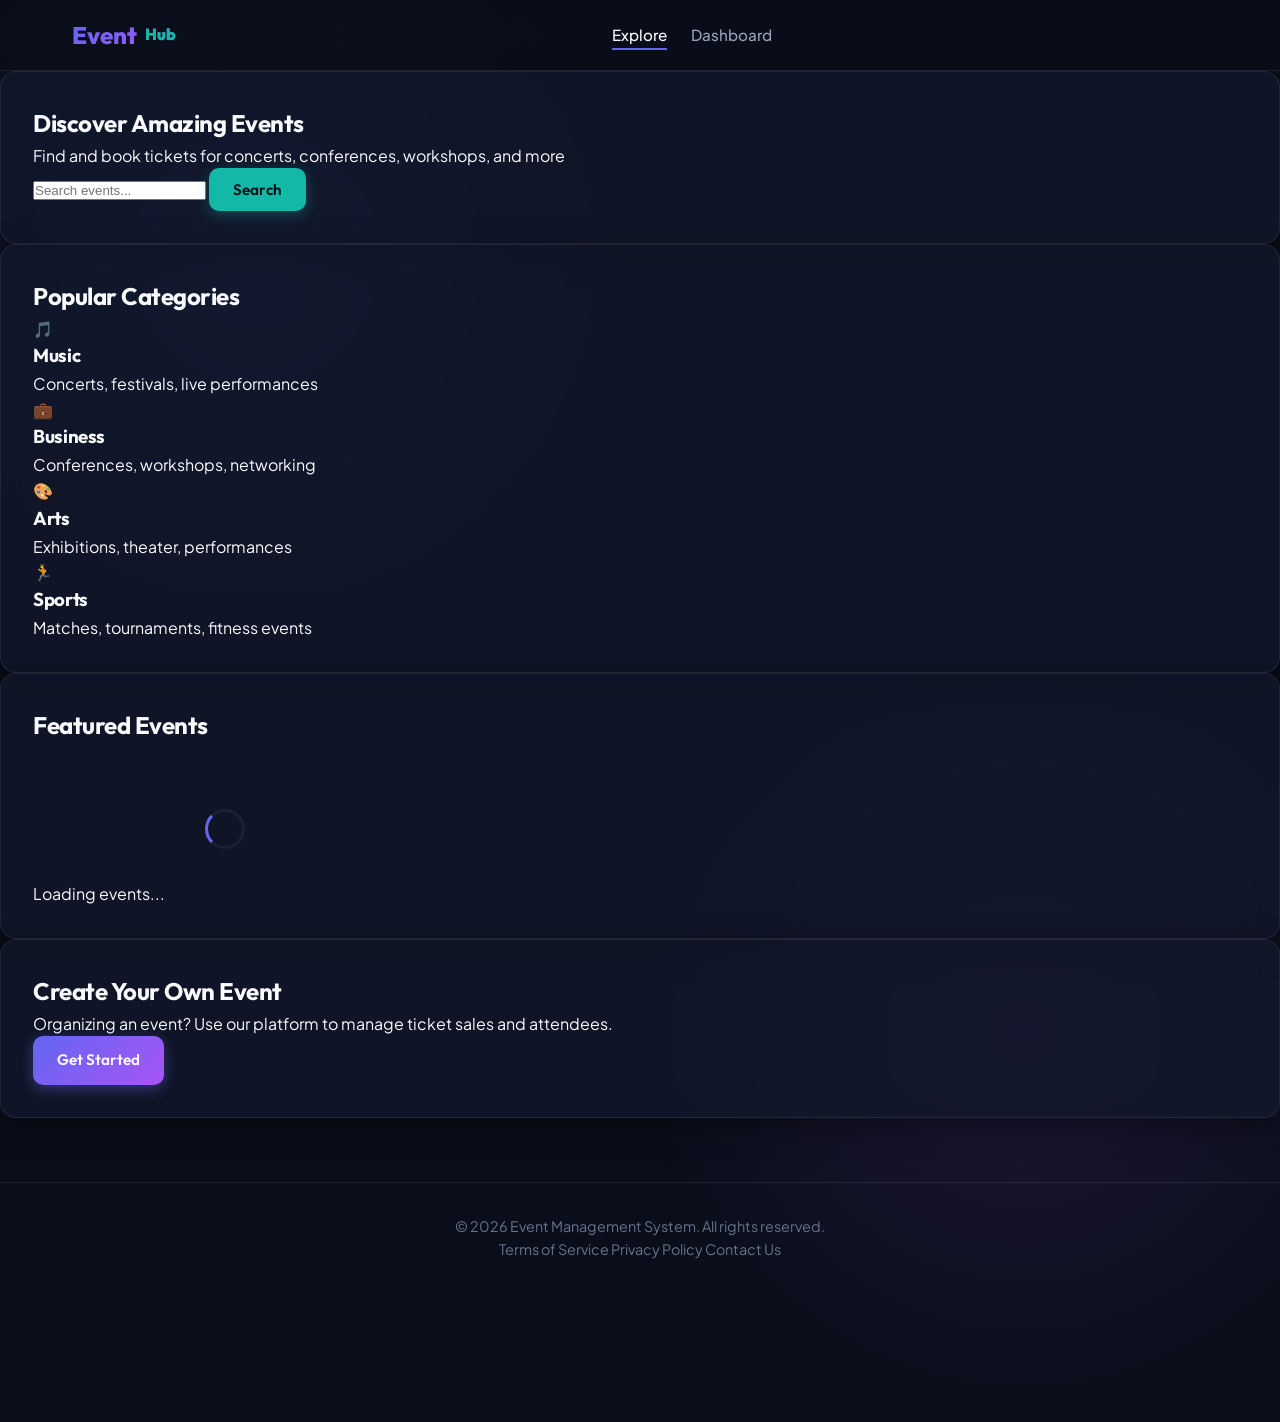
==== src/main/resources/static/index.html @ 227acfbc "Added Source files" ====
<!DOCTYPE html>
<html lang="en">
<head>
    <meta charset="UTF-8">
    <meta name="viewport" content="width=device-width, initial-scale=1.0">
    <title>Event Management System</title>
    <link rel="stylesheet" href="css/style.css">
</head>
<body>
    <!-- Header -->
    <header>
        <div class="navbar">
            <div class="logo">
                <div>Event</div>
                <span>Hub</span>
            </div>
            <ul class="nav-links" id="nav-links">
                <li><a href="index.html" class="active">Explore</a></li>
                <li><a href="dashboard.html">Dashboard</a></li>
            </ul>
            <div class="auth-nav" id="auth-nav-links"></div>
        </div>
    </header>

    <!-- Main Content -->
    <main>
        <!-- Hero Section -->
        <section class="hero">
            <div class="glass-panel">
                <h1>Discover Amazing Events</h1>
                <p class="lead">Find and book tickets for concerts, conferences, workshops, and more</p>
                <div class="search-bar">
                    <input type="text" id="search-input" placeholder="Search events...">
                    <button class="btn btn-accent" id="search-btn">Search</button>
                </div>
            </div>
        </section>

        <!-- Categories -->
        <section class="categories">
            <div class="glass-panel">
                <h2>Popular Categories</h2>
                <div class="categories-grid">
                    <div class="category-card">
                        <div class="category-icon">🎵</div>
                        <h3>Music</h3>
                        <p>Concerts, festivals, live performances</p>
                    </div>
                    <div class="category-card">
                        <div class="category-icon">💼</div>
                        <h3>Business</h3>
                        <p>Conferences, workshops, networking</p>
                    </div>
                    <div class="category-card">
                        <div class="category-icon">🎨</div>
                        <h3>Arts</h3>
                        <p>Exhibitions, theater, performances</p>
                    </div>
                    <div class="category-card">
                        <div class="category-icon">🏃</div>
                        <h3>Sports</h3>
                        <p>Matches, tournaments, fitness events</p>
                    </div>
                </div>
            </div>
        </section>

        <!-- Featured Events -->
        <section class="featured-events">
            <div class="glass-panel">
                <h2>Featured Events</h2>
                <div class="events-grid" id="events-grid">
                    <!-- Events will be populated here by JavaScript -->
                    <div class="loading-spinner">
                        <div class="spinner"></div>
                        <p>Loading events...</p>
                    </div>
                </div>
            </div>
        </section>

        <!-- Call to Action -->
        <section class="cta-section">
            <div class="glass-panel">
                <h2>Create Your Own Event</h2>
                <p>Organizing an event? Use our platform to manage ticket sales and attendees.</p>
                <a href="login.html" class="btn btn-primary">Get Started</a>
            </div>
        </section>
    </main>

    <!-- Footer -->
    <footer>
        <div class="footer-content">
            <p>&copy; 2026 Event Management System. All rights reserved.</p>
            <div class="footer-links">
                <a href="#">Terms of Service</a>
                <a href="#">Privacy Policy</a>
                <a href="#">Contact Us</a>
            </div>
        </div>
    </footer>

    <script src="js/app.js"></script>
    <script src="js/main.js"></script>
</body>
</html>
---- src/main/resources/static/css/style.css ----
/* Import Premium Fonts */
@import url('https://fonts.googleapis.com/css2?family=Outfit:wght@300;400;500;600;700;800&family=Plus+Jakarta+Sans:wght@300;400;500;600;700&display=swap');

/* CSS Variables for Cohesive Theme */
:root {
    --bg-main: #0a0e1a;
    --bg-surface: rgba(18, 24, 43, 0.75);
    --bg-surface-elevated: rgba(30, 41, 69, 0.85);
    --primary: #6366f1;
    --primary-glow: rgba(99, 102, 241, 0.4);
    --secondary: #a855f7;
    --secondary-glow: rgba(168, 85, 247, 0.4);
    --accent: #14b8a6;
    --accent-glow: rgba(20, 184, 166, 0.3);
    --text-primary: #f8fafc;
    --text-secondary: #94a3b8;
    --text-muted: #64748b;
    --border-color: rgba(255, 255, 255, 0.08);
    --border-hover: rgba(255, 255, 255, 0.2);
    --danger: #ef4444;
    --success: #10b981;
    --warning: #f59e0b;
    --radius-lg: 16px;
    --radius-md: 10px;
    --font-heading: 'Outfit', sans-serif;
    --font-body: 'Plus Jakarta Sans', sans-serif;
}

/* Global Reset & Base Styles */
* {
    box-sizing: border-box;
    margin: 0;
    padding: 0;
}

body {
    background-color: var(--bg-main);
    color: var(--text-primary);
    font-family: var(--font-body);
    min-height: 100vh;
    line-height: 1.6;
    overflow-x: hidden;
    position: relative;
}

/* Vibrant Radial Background Glows */
body::before {
    content: '';
    position: absolute;
    top: -10%;
    left: -10%;
    width: 60%;
    height: 60%;
    background: radial-gradient(circle, rgba(99, 102, 241, 0.15) 0%, transparent 70%);
    z-index: -1;
    pointer-events: none;
}

body::after {
    content: '';
    position: absolute;
    bottom: -10%;
    right: -10%;
    width: 60%;
    height: 60%;
    background: radial-gradient(circle, rgba(168, 85, 247, 0.12) 0%, transparent 70%);
    z-index: -1;
    pointer-events: none;
}

/* Typography */
h1, h2, h3, h4, h5, h6 {
    font-family: var(--font-heading);
    font-weight: 700;
    letter-spacing: -0.02em;
}

a {
    color: inherit;
    text-decoration: none;
    transition: all 0.3s ease;
}

/* Header & Navigation Bar */
header {
    background: rgba(10, 14, 26, 0.8);
    backdrop-filter: blur(12px);
    border-bottom: 1px solid var(--border-color);
    position: sticky;
    top: 0;
    z-index: 100;
}

.navbar {
    max-width: 1200px;
    margin: 0 auto;
    padding: 1rem 2rem;
    display: flex;
    justify-content: space-between;
    align-items: center;
}

.logo {
    font-family: var(--font-heading);
    font-size: 1.5rem;
    font-weight: 800;
    background: linear-gradient(135deg, var(--primary) 0%, var(--secondary) 100%);
    -webkit-background-clip: text;
    -webkit-text-fill-color: transparent;
    display: flex;
    align-items: center;
    gap: 0.5rem;
}

.logo span {
    font-size: 1rem;
    color: var(--accent);
    -webkit-text-fill-color: var(--accent);
}

.nav-links {
    display: flex;
    gap: 1.5rem;
    align-items: center;
    list-style: none;
}

.nav-links a {
    font-size: 0.95rem;
    color: var(--text-secondary);
    font-weight: 500;
}

.nav-links a:hover {
    color: var(--text-primary);
}

.nav-links .active {
    color: var(--text-primary);
    border-bottom: 2px solid var(--primary);
    padding-bottom: 0.2rem;
}

/* Glassmorphism Containers */
.glass-panel {
    background: var(--bg-surface);
    backdrop-filter: blur(12px);
    -webkit-backdrop-filter: blur(12px);
    border: 1px solid var(--border-color);
    border-radius: var(--radius-lg);
    padding: 2rem;
    box-shadow: 0 8px 32px 0 rgba(0, 0, 0, 0.4);
    transition: transform 0.3s ease, border-color 0.3s ease, box-shadow 0.3s ease;
}

.glass-panel:hover {
    border-color: var(--border-hover);
    box-shadow: 0 12px 40px 0 rgba(99, 102, 241, 0.1);
}

/* Button UI Components */
.btn {
    display: inline-flex;
    align-items: center;
    justify-content: center;
    padding: 0.75rem 1.5rem;
    font-size: 0.95rem;
    font-weight: 600;
    border-radius: var(--radius-md);
    cursor: pointer;
    transition: all 0.3s cubic-bezier(0.4, 0, 0.2, 1);
    font-family: var(--font-heading);
    gap: 0.5rem;
    border: none;
}

.btn-primary {
    background: linear-gradient(135deg, var(--primary) 0%, var(--secondary) 100%);
    color: var(--text-primary);
    box-shadow: 0 4px 14px 0 var(--primary-glow);
}

.btn-primary:hover {
    transform: translateY(-2px);
    box-shadow: 0 6px 20px 0 var(--primary-glow);
}

.btn-secondary {
    background: rgba(255, 255, 255, 0.05);
    color: var(--text-primary);
    border: 1px solid var(--border-color);
}

.btn-secondary:hover {
    background: rgba(255, 255, 255, 0.1);
    border-color: var(--border-hover);
    transform: translateY(-2px);
}

.btn-accent {
    background: var(--accent);
    color: #0b0f19;
    box-shadow: 0 4px 14px 0 var(--accent-glow);
}

.btn-accent:hover {
    transform: translateY(-2px);
    box-shadow: 0 6px 20px 0 var(--accent-glow);
}

.btn-danger {
    background: var(--danger);
    color: var(--text-primary);
}

.btn-danger:hover {
    transform: translateY(-2px);
}

/* Form Elements */
.form-group {
    margin-bottom: 1.5rem;
}

.form-label {
    display: block;
    font-size: 0.85rem;
    font-weight: 600;
    color: var(--text-secondary);
    margin-bottom: 0.5rem;
    text-transform: uppercase;
    letter-spacing: 0.05em;
}

.form-control {
    width: 100%;
    padding: 0.8rem 1rem;
    font-size: 0.95rem;
    background: rgba(255, 255, 255, 0.03);
    border: 1px solid var(--border-color);
    border-radius: var(--radius-md);
    color: var(--text-primary);
    transition: all 0.3s ease;
    font-family: inherit;
}

.form-control:focus {
    outline: none;
    border-color: var(--primary);
    background: rgba(255, 255, 255, 0.05);
    box-shadow: 0 0 0 4px var(--primary-glow);
}

.form-row {
    display: flex;
    gap: 1rem;
}

.form-row .form-group {
    flex: 1;
}

select.form-control {
    cursor: pointer;
}

select.form-control option {
    background-color: #0e1424;
    color: var(--text-primary);
}

/* Event Cards Layout */
.events-grid {
    display: grid;
    grid-template-columns: repeat(auto-fill, minmax(320px, 1fr));
    gap: 2rem;
    margin-top: 2rem;
}

.event-card {
    display: flex;
    flex-direction: column;
    height: 100%;
    cursor: pointer;
}

.event-card-banner {
    position: relative;
    width: 100%;
    height: 180px;
    border-radius: calc(var(--radius-lg) - 4px) calc(var(--radius-lg) - 4px) 0 0;
    overflow: hidden;
    background-color: rgba(255, 255, 255, 0.02);
}

.event-card-banner img {
    width: 100%;
    height: 100%;
    object-fit: cover;
    transition: transform 0.5s ease;
}

.event-card:hover .event-card-banner img {
    transform: scale(1.08);
}

.event-card-price {
    position: absolute;
    top: 1rem;
    right: 1rem;
    background: rgba(10, 14, 26, 0.75);
    backdrop-filter: blur(8px);
    border: 1px solid var(--border-color);
    padding: 0.35rem 0.75rem;
    border-radius: var(--radius-md);
    font-weight: 700;
    color: var(--accent);
    font-size: 0.9rem;
}

.event-card-body {
    padding: 1.5rem;
    flex-grow: 1;
    display: flex;
    flex-direction: column;
}

.event-card-meta {
    display: flex;
    gap: 1rem;
    font-size: 0.8rem;
    color: var(--text-muted);
    margin-bottom: 0.75rem;
}

.event-card-meta span {
    display: flex;
    align-items: center;
    gap: 0.25rem;
}

.event-card-title {
    font-size: 1.25rem;
    margin-bottom: 0.75rem;
    color: var(--text-primary);
}

.event-card-desc {
    color: var(--text-secondary);
    font-size: 0.9rem;
    margin-bottom: 1.5rem;
    display: -webkit-box;
    -webkit-line-clamp: 2;
    -webkit-box-orient: vertical;
    overflow: hidden;
    flex-grow: 1;
}

.event-card-footer {
    display: flex;
    justify-content: space-between;
    align-items: center;
    padding-top: 1rem;
    border-top: 1px solid var(--border-color);
}

.event-card-organizer {
    font-size: 0.8rem;
    color: var(--text-secondary);
}

.event-card-seats {
    font-size: 0.8rem;
    font-weight: 600;
    color: var(--accent);
}

/* Event Details Layout */
.event-detail-container {
    max-width: 1200px;
    margin: 2rem auto;
    padding: 0 2rem;
    display: grid;
    grid-template-columns: 2fr 1fr;
    gap: 2.5rem;
}

.event-detail-main {
    display: flex;
    flex-direction: column;
    gap: 2rem;
}

.event-detail-banner {
    width: 100%;
    height: 400px;
    border-radius: var(--radius-lg);
    overflow: hidden;
    border: 1px solid var(--border-color);
}

.event-detail-banner img {
    width: 100%;
    height: 100%;
    object-fit: cover;
}

.event-detail-body h2 {
    font-size: 1.5rem;
    margin-bottom: 1rem;
    border-bottom: 1px solid var(--border-color);
    padding-bottom: 0.5rem;
}

.event-detail-sidebar {
    display: flex;
    flex-direction: column;
    gap: 2rem;
}

/* Modals styling */
.modal-overlay {
    position: fixed;
    top: 0;
    left: 0;
    width: 100%;
    height: 100%;
    background: rgba(6, 8, 14, 0.85);
    backdrop-filter: blur(10px);
    z-index: 1000;
    display: flex;
    align-items: center;
    justify-content: center;
    opacity: 0;
    pointer-events: none;
    transition: opacity 0.3s ease;
}

.modal-overlay.active {
    opacity: 1;
    pointer-events: all;
}

.modal-content {
    width: 100%;
    max-width: 550px;
    transform: scale(0.9);
    transition: transform 0.3s cubic-bezier(0.34, 1.56, 0.64, 1);
}

.modal-overlay.active .modal-content {
    transform: scale(1);
}

.modal-header {
    display: flex;
    justify-content: space-between;
    align-items: center;
    border-bottom: 1px solid var(--border-color);
    padding-bottom: 1rem;
    margin-bottom: 1.5rem;
}

.modal-close {
    font-size: 1.5rem;
    cursor: pointer;
    color: var(--text-secondary);
}

.modal-close:hover {
    color: var(--text-primary);
}

/* Visual Mock Credit Card Styling */
.card-container {
    width: 100%;
    height: 200px;
    perspective: 1000px;
    margin-bottom: 2rem;
}

.credit-card {
    width: 100%;
    height: 100%;
    position: relative;
    transform-style: preserve-3d;
    transition: transform 0.6s ease;
    border-radius: var(--radius-lg);
    box-shadow: 0 10px 25px rgba(0,0,0,0.5);
    cursor: pointer;
}

.credit-card.flipped {
    transform: rotateY(180deg);
}

.card-front, .card-back {
    position: absolute;
    width: 100%;
    height: 100%;
    backface-visibility: hidden;
    border-radius: var(--radius-lg);
    padding: 1.5rem;
    display: flex;
    flex-direction: column;
    justify-content: space-between;
    background: linear-gradient(135deg, #1e293b 0%, #0f172a 100%);
    border: 1px solid rgba(255, 255, 255, 0.1);
    overflow: hidden;
}

.card-front::after {
    content: '';
    position: absolute;
    top: -50%;
    left: -50%;
    width: 200%;
    height: 200%;
    background: linear-gradient(45deg, rgba(255,255,255,0.03) 0%, rgba(255,255,255,0) 80%);
    transform: rotate(30deg);
    pointer-events: none;
}

.card-back {
    transform: rotateY(180deg);
    background: linear-gradient(135deg, #0f172a 0%, #020617 100%);
    padding: 0;
}

.card-chip {
    width: 45px;
    height: 35px;
    background: linear-gradient(135deg, #fbbf24 0%, #d97706 100%);
    border-radius: 6px;
    box-shadow: inset 0 1px 3px rgba(255,255,255,0.5);
}

.card-logo {
    align-self: flex-end;
    font-size: 1.25rem;
    font-weight: 800;
    color: rgba(255, 255, 255, 0.4);
    letter-spacing: 2px;
}

.card-number-display {
    font-family: 'Courier New', Courier, monospace;
    font-size: 1.45rem;
    letter-spacing: 3px;
    color: var(--text-primary);
    word-spacing: 5px;
    margin: 1.5rem 0 0.5rem 0;
    text-shadow: 0 2px 4px rgba(0,0,0,0.5);
}

.card-details-display {
    display: flex;
    justify-content: space-between;
}

.card-label {
    font-size: 0.65rem;
    color: var(--text-muted);
    text-transform: uppercase;
    letter-spacing: 1px;
}

.card-val {
    font-size: 0.85rem;
    font-weight: 600;
}

.card-black-bar {
    height: 45px;
    background: #000;
    width: 100%;
    margin-top: 1.5rem;
}

.card-signature-bar {
    margin: 1.5rem;
    padding: 0.5rem;
    height: 40px;
    background: repeating-linear-gradient(45deg, #e2e8f0, #e2e8f0 10px, #cbd5e1 10px, #cbd5e1 20px);
    width: calc(100% - 3rem);
    display: flex;
    justify-content: flex-end;
    align-items: center;
    border-radius: 4px;
}

.card-cvv-display {
    background: #000;
    color: #fff;
    padding: 0.2rem 0.5rem;
    font-family: 'Courier New', Courier, monospace;
    font-size: 0.95rem;
    font-weight: 700;
    border-radius: 4px;
}

/* Stepper Stepper indicators */
.stepper {
    display: flex;
    justify-content: space-between;
    margin-bottom: 2rem;
    position: relative;
}

.stepper::before {
    content: '';
    position: absolute;
    top: 15px;
    left: 10%;
    width: 80%;
    height: 2px;
    background: var(--border-color);
    z-index: 1;
}

.step-indicator {
    width: 32px;
    height: 32px;
    border-radius: 50%;
    background: var(--bg-main);
    border: 2px solid var(--border-color);
    display: flex;
    align-items: center;
    justify-content: center;
    font-weight: 600;
    font-size: 0.85rem;
    z-index: 2;
    color: var(--text-muted);
    transition: all 0.3s ease;
}

.step-indicator.active {
    border-color: var(--primary);
    color: var(--text-primary);
    box-shadow: 0 0 10px var(--primary-glow);
}

.step-indicator.complete {
    background: var(--primary);
    border-color: var(--primary);
    color: var(--text-primary);
}

.step-pane {
    display: none;
}

.step-pane.active {
    display: block;
}

/* Toast Messages Notification system */
.toast-container {
    position: fixed;
    bottom: 2rem;
    right: 2rem;
    z-index: 1100;
    display: flex;
    flex-direction: column;
    gap: 1rem;
}

.toast {
    background: var(--bg-surface-elevated);
    border: 1px solid var(--border-color);
    border-left: 5px solid var(--primary);
    padding: 1rem 1.5rem;
    border-radius: var(--radius-md);
    box-shadow: 0 10px 25px rgba(0,0,0,0.5);
    color: var(--text-primary);
    min-width: 300px;
    max-width: 400px;
    display: flex;
    justify-content: space-between;
    align-items: center;
    animation: slideIn 0.3s cubic-bezier(0.175, 0.885, 0.32, 1.275) forwards;
}

.toast.success {
    border-left-color: var(--success);
}

.toast.error {
    border-left-color: var(--danger);
}

.toast.warning {
    border-left-color: var(--warning);
}

.toast-close {
    cursor: pointer;
    font-weight: bold;
    margin-left: 1rem;
    opacity: 0.6;
}

.toast-close:hover {
    opacity: 1;
}

@keyframes slideIn {
    from {
        transform: translateX(100%);
        opacity: 0;
    }
    to {
        transform: translateX(0);
        opacity: 1;
    }
}

/* Spinner Loader */
.spinner {
    border: 3px solid rgba(255, 255, 255, 0.05);
    width: 40px;
    height: 40px;
    border-radius: 50%;
    border-left-color: var(--primary);
    animation: spin 1s linear infinite;
    margin: 2rem auto;
}

@keyframes spin {
    0% { transform: rotate(0deg); }
    100% { transform: rotate(360deg); }
}

/* Dashboards Styling */
.dashboard-grid {
    display: grid;
    grid-template-columns: 280px 1fr;
    gap: 2rem;
    max-width: 1400px;
    margin: 2rem auto;
    padding: 0 2rem;
}

.sidebar-menu {
    display: flex;
    flex-direction: column;
    gap: 0.5rem;
}

.sidebar-item {
    padding: 1rem;
    border-radius: var(--radius-md);
    cursor: pointer;
    font-weight: 600;
    transition: all 0.3s ease;
    display: flex;
    align-items: center;
    gap: 0.75rem;
}

.sidebar-item:hover, .sidebar-item.active {
    background: rgba(99, 102, 241, 0.15);
    color: var(--text-primary);
    border-left: 4px solid var(--primary);
}

.tab-pane {
    display: none;
}

.tab-pane.active {
    display: block;
}

/* Tables configuration */
.admin-table-container {
    overflow-x: auto;
    margin-top: 1.5rem;
}

.admin-table {
    width: 100%;
    border-collapse: collapse;
    text-align: left;
}

.admin-table th, .admin-table td {
    padding: 1rem;
    border-bottom: 1px solid var(--border-color);
}

.admin-table th {
    font-family: var(--font-heading);
    color: var(--text-secondary);
    text-transform: uppercase;
    font-size: 0.8rem;
    letter-spacing: 1px;
}

.admin-table tr:hover td {
    background: rgba(255, 255, 255, 0.02);
}

.role-badge {
    padding: 0.25rem 0.5rem;
    border-radius: 4px;
    font-size: 0.75rem;
    font-weight: 700;
}

.role-badge.admin { background: rgba(239, 68, 68, 0.15); color: var(--danger); }
.role-badge.organizer { background: rgba(168, 85, 247, 0.15); color: var(--secondary); }
.role-badge.attendee { background: rgba(20, 184, 166, 0.15); color: var(--accent); }

/* Dashboard Metrics Stats Cards */
.metrics-row {
    display: grid;
    grid-template-columns: repeat(auto-fill, minmax(220px, 1fr));
    gap: 1.5rem;
    margin-bottom: 2rem;
}

.metric-card {
    padding: 1.5rem;
}

.metric-label {
    font-size: 0.85rem;
    color: var(--text-muted);
    text-transform: uppercase;
}

.metric-val {
    font-family: var(--font-heading);
    font-size: 2rem;
    font-weight: 800;
    color: var(--text-primary);
    margin-top: 0.5rem;
}

/* Dynamic Printable Ticket Pass styling */
.ticket-pass {
    border: 2px dashed var(--border-color);
    background: linear-gradient(135deg, #131b2e 0%, #0d1222 100%);
    border-radius: var(--radius-lg);
    display: flex;
    overflow: hidden;
    margin-bottom: 1.5rem;
    box-shadow: 0 4px 15px rgba(0,0,0,0.3);
}

.ticket-main {
    flex: 3;
    padding: 1.5rem;
    border-right: 2px dashed var(--border-color);
    position: relative;
}

.ticket-main::after, .ticket-main::before {
    content: '';
    position: absolute;
    right: -10px;
    width: 20px;
    height: 20px;
    background: var(--bg-main);
    border-radius: 50%;
}
.ticket-main::before { top: -10px; }
.ticket-main::after { bottom: -10px; }

.ticket-stub {
    flex: 1;
    padding: 1.5rem;
    display: flex;
    flex-direction: column;
    align-items: center;
    justify-content: center;
    background: rgba(255,255,255,0.01);
}

.ticket-title {
    font-family: var(--font-heading);
    font-size: 1.4rem;
    margin-bottom: 0.5rem;
}

.ticket-info-grid {
    display: grid;
    grid-template-columns: 1fr 1fr;
    gap: 1rem;
    margin-top: 1rem;
    font-size: 0.85rem;
}

.ticket-qr-mock {
    width: 100px;
    height: 100px;
    background: white;
    padding: 0.5rem;
    border-radius: 8px;
    display: flex;
    flex-wrap: wrap;
    gap: 2px;
}

/* Floating Action Button (FAB) */
.fab {
    position: fixed;
    bottom: 2rem;
    right: 2rem;
    width: 56px;
    height: 56px;
    border-radius: 50%;
    background: linear-gradient(135deg, var(--primary) 0%, var(--secondary) 100%);
    color: var(--text-primary);
    box-shadow: 0 4px 20px rgba(99, 102, 241, 0.4);
    display: flex;
    align-items: center;
    justify-content: center;
    cursor: pointer;
    z-index: 99;
    font-size: 1.5rem;
    transition: all 0.3s ease;
}

.fab:hover {
    transform: scale(1.1) rotate(90deg);
}

/* Footer Section */
footer {
    border-top: 1px solid var(--border-color);
    padding: 2rem;
    text-align: center;
    margin-top: 4rem;
    font-size: 0.9rem;
    color: var(--text-muted);
}
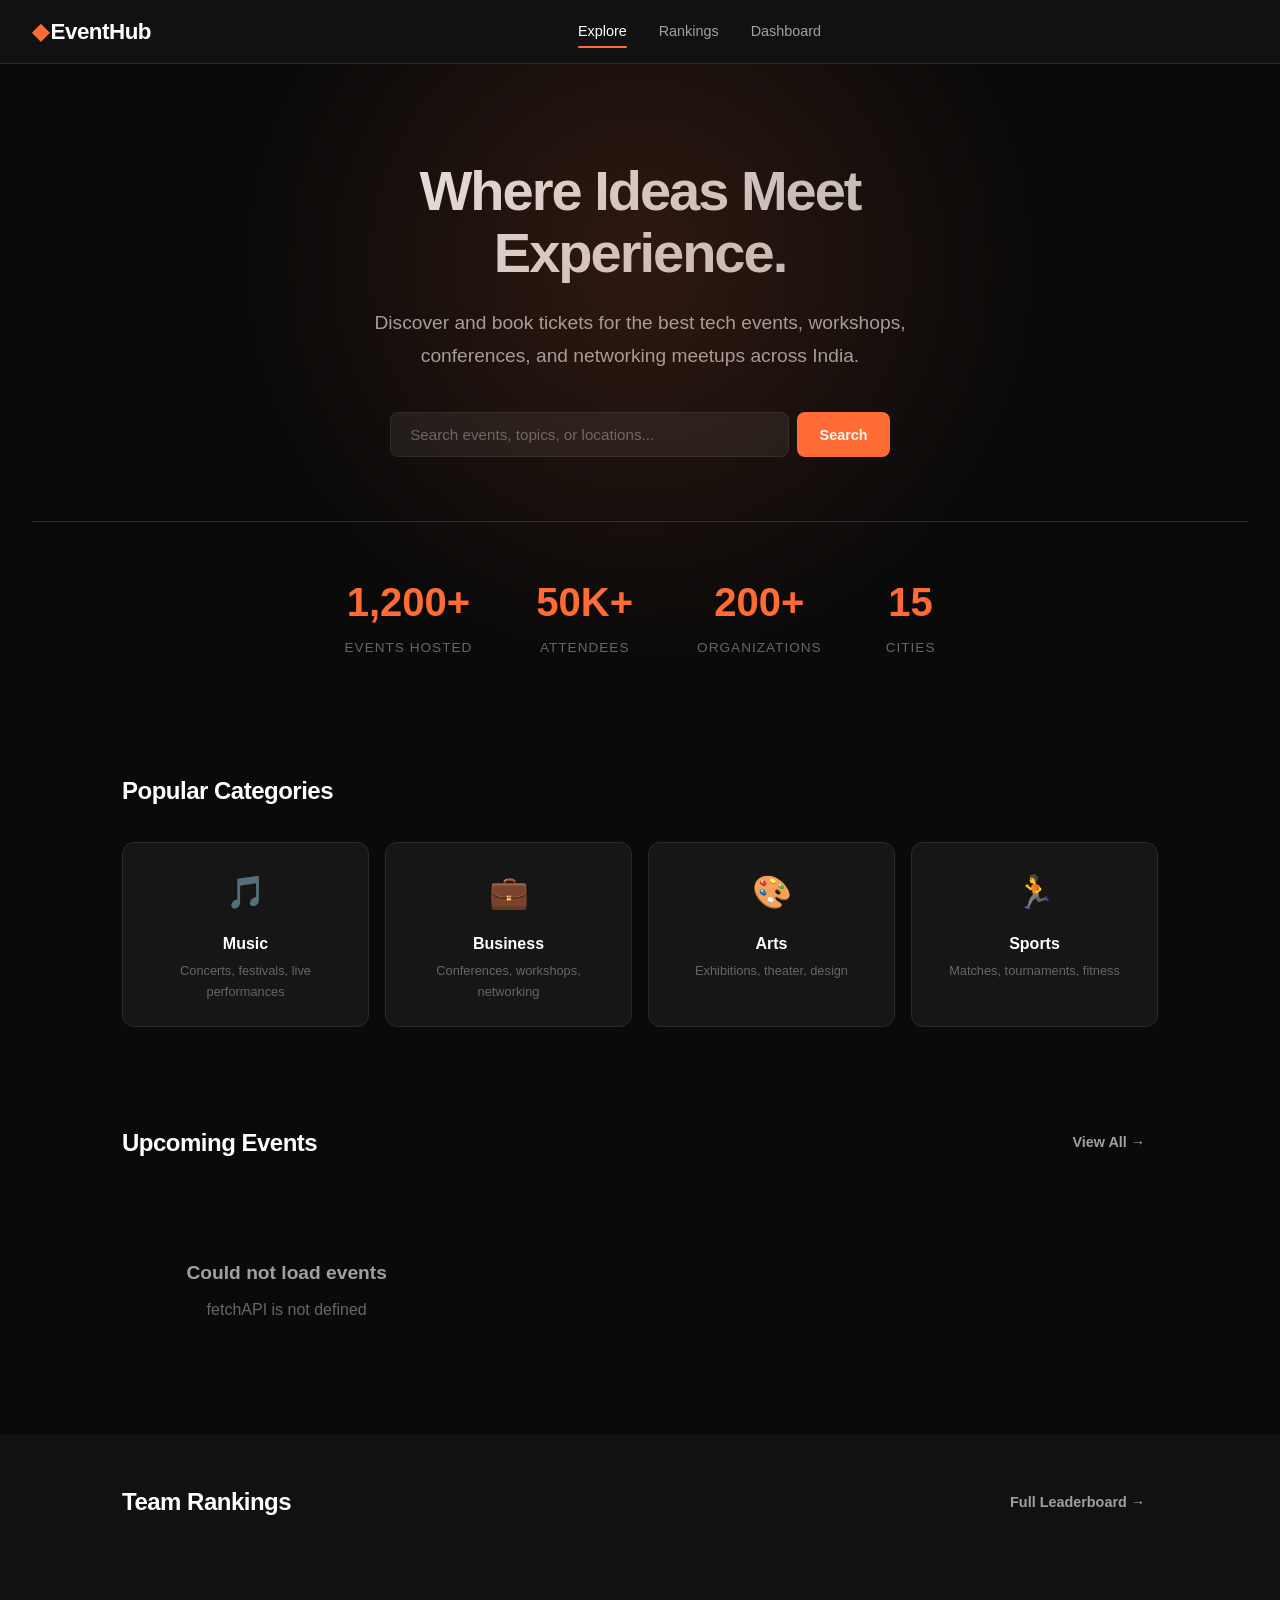
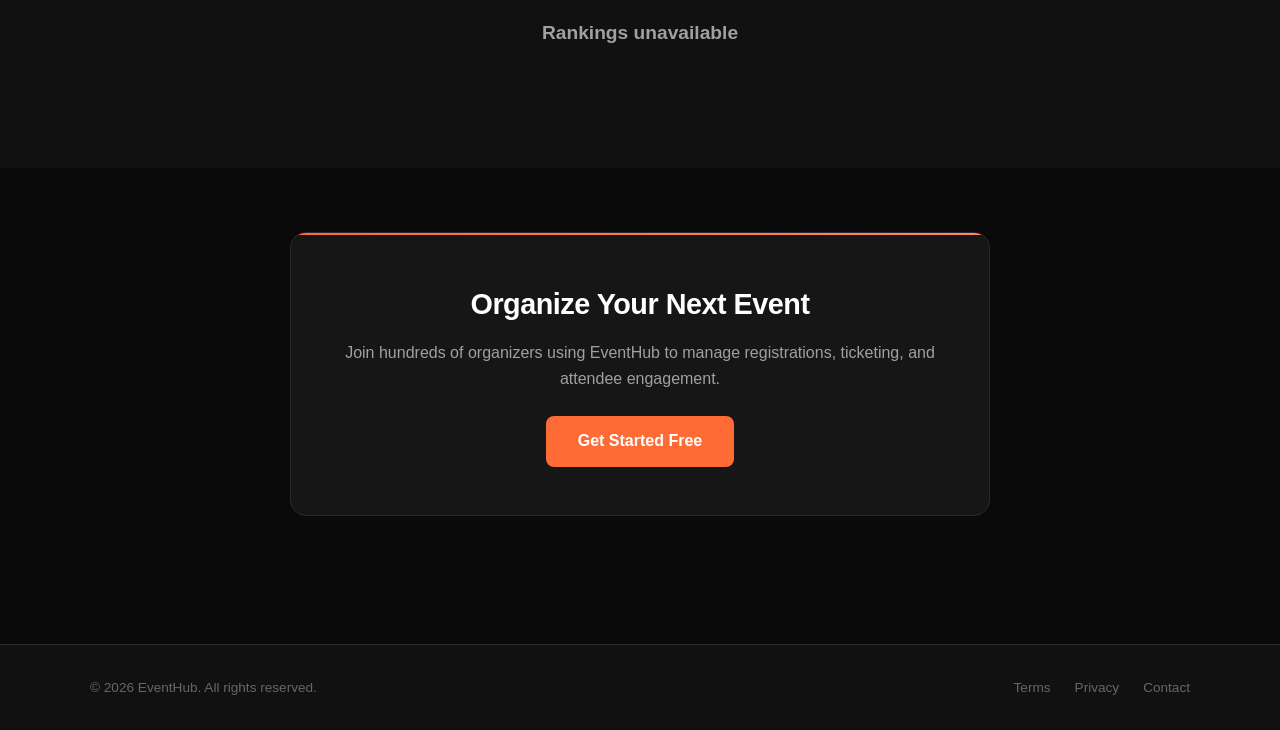
==== commit e4834026: "add payment gateway and changed the frontend" ====
--- a/src/main/resources/static/index.html
+++ b/src/main/resources/static/index.html
@@ -3,74 +3,92 @@
 <head>
     <meta charset="UTF-8">
     <meta name="viewport" content="width=device-width, initial-scale=1.0">
-    <title>Event Management System</title>
+    <title>EventHub - Discover Amazing Events</title>
     <link rel="stylesheet" href="css/style.css">
 </head>
 <body>
-    <!-- Header -->
     <header>
         <div class="navbar">
             <div class="logo">
-                <div>Event</div>
-                <span>Hub</span>
+                <span class="dot">&#x25C6;</span> EventHub
             </div>
             <ul class="nav-links" id="nav-links">
                 <li><a href="index.html" class="active">Explore</a></li>
+                <li><a href="rankings.html">Rankings</a></li>
                 <li><a href="dashboard.html">Dashboard</a></li>
             </ul>
             <div class="auth-nav" id="auth-nav-links"></div>
         </div>
     </header>
 
-    <!-- Main Content -->
     <main>
         <!-- Hero Section -->
         <section class="hero">
-            <div class="glass-panel">
-                <h1>Discover Amazing Events</h1>
-                <p class="lead">Find and book tickets for concerts, conferences, workshops, and more</p>
-                <div class="search-bar">
-                    <input type="text" id="search-input" placeholder="Search events...">
-                    <button class="btn btn-accent" id="search-btn">Search</button>
+            <h1>Where Ideas Meet<br>Experience.</h1>
+            <p class="lead">Discover and book tickets for the best tech events, workshops, conferences, and networking meetups across India.</p>
+            <div class="search-bar">
+                <input type="text" id="search-input" placeholder="Search events, topics, or locations...">
+                <button class="btn btn-primary" id="search-btn">Search</button>
+            </div>
+            <div class="hero-stats">
+                <div class="hero-stat">
+                    <span class="number">1,200+</span>
+                    <span class="label">Events Hosted</span>
+                </div>
+                <div class="hero-stat">
+                    <span class="number">50K+</span>
+                    <span class="label">Attendees</span>
+                </div>
+                <div class="hero-stat">
+                    <span class="number">200+</span>
+                    <span class="label">Organizations</span>
+                </div>
+                <div class="hero-stat">
+                    <span class="number">15</span>
+                    <span class="label">Cities</span>
                 </div>
             </div>
         </section>
 
         <!-- Categories -->
         <section class="categories">
-            <div class="glass-panel">
-                <h2>Popular Categories</h2>
+            <div class="container">
+                <div class="section-header">
+                    <h2>Popular Categories</h2>
+                </div>
                 <div class="categories-grid">
                     <div class="category-card">
-                        <div class="category-icon">🎵</div>
+                        <div class="category-icon">&#127925;</div>
                         <h3>Music</h3>
                         <p>Concerts, festivals, live performances</p>
                     </div>
                     <div class="category-card">
-                        <div class="category-icon">💼</div>
+                        <div class="category-icon">&#128188;</div>
                         <h3>Business</h3>
                         <p>Conferences, workshops, networking</p>
                     </div>
                     <div class="category-card">
-                        <div class="category-icon">🎨</div>
+                        <div class="category-icon">&#127912;</div>
                         <h3>Arts</h3>
-                        <p>Exhibitions, theater, performances</p>
+                        <p>Exhibitions, theater, design</p>
                     </div>
                     <div class="category-card">
-                        <div class="category-icon">🏃</div>
+                        <div class="category-icon">&#127939;</div>
                         <h3>Sports</h3>
-                        <p>Matches, tournaments, fitness events</p>
+                        <p>Matches, tournaments, fitness</p>
                     </div>
                 </div>
             </div>
         </section>
 
         <!-- Featured Events -->
-        <section class="featured-events">
-            <div class="glass-panel">
-                <h2>Featured Events</h2>
+        <section class="events-section">
+            <div class="container">
+                <div class="section-header">
+                    <h2>Upcoming Events</h2>
+                    <a href="#" class="btn btn-ghost">View All &rarr;</a>
+                </div>
                 <div class="events-grid" id="events-grid">
-                    <!-- Events will be populated here by JavaScript -->
                     <div class="loading-spinner">
                         <div class="spinner"></div>
                         <p>Loading events...</p>
@@ -79,24 +97,39 @@
             </div>
         </section>
 
-        <!-- Call to Action -->
+        <!-- Team Rankings Preview -->
+        <section class="rankings-section">
+            <div class="container">
+                <div class="section-header">
+                    <h2>Team Rankings</h2>
+                    <a href="rankings.html" class="btn btn-ghost">Full Leaderboard &rarr;</a>
+                </div>
+                <div id="rankings-preview">
+                    <div class="loading-spinner">
+                        <div class="spinner"></div>
+                        <p>Loading rankings...</p>
+                    </div>
+                </div>
+            </div>
+        </section>
+
+        <!-- CTA -->
         <section class="cta-section">
-            <div class="glass-panel">
-                <h2>Create Your Own Event</h2>
-                <p>Organizing an event? Use our platform to manage ticket sales and attendees.</p>
-                <a href="login.html" class="btn btn-primary">Get Started</a>
+            <div class="cta-card">
+                <h2>Organize Your Next Event</h2>
+                <p>Join hundreds of organizers using EventHub to manage registrations, ticketing, and attendee engagement.</p>
+                <a href="register.html" class="btn btn-primary btn-lg">Get Started Free</a>
             </div>
         </section>
     </main>
 
-    <!-- Footer -->
     <footer>
         <div class="footer-content">
-            <p>&copy; 2026 Event Management System. All rights reserved.</p>
+            <p>&copy; 2026 EventHub. All rights reserved.</p>
             <div class="footer-links">
-                <a href="#">Terms of Service</a>
-                <a href="#">Privacy Policy</a>
-                <a href="#">Contact Us</a>
+                <a href="#">Terms</a>
+                <a href="#">Privacy</a>
+                <a href="#">Contact</a>
             </div>
         </div>
     </footer>
--- a/src/main/resources/static/css/style.css
+++ b/src/main/resources/static/css/style.css
@@ -1,938 +1,1192 @@
-/* Import Premium Fonts */
-@import url('https://fonts.googleapis.com/css2?family=Outfit:wght@300;400;500;600;700;800&family=Plus+Jakarta+Sans:wght@300;400;500;600;700&display=swap');
-
-/* CSS Variables for Cohesive Theme */
+/* =============================================
+   EventHub - Dark Theme (HydraDB-inspired)
+   ============================================= */
+
+/* CSS Variables */
 :root {
-    --bg-main: #0a0e1a;
-    --bg-surface: rgba(18, 24, 43, 0.75);
-    --bg-surface-elevated: rgba(30, 41, 69, 0.85);
-    --primary: #6366f1;
-    --primary-glow: rgba(99, 102, 241, 0.4);
-    --secondary: #a855f7;
-    --secondary-glow: rgba(168, 85, 247, 0.4);
-    --accent: #14b8a6;
-    --accent-glow: rgba(20, 184, 166, 0.3);
-    --text-primary: #f8fafc;
-    --text-secondary: #94a3b8;
-    --text-muted: #64748b;
-    --border-color: rgba(255, 255, 255, 0.08);
-    --border-hover: rgba(255, 255, 255, 0.2);
-    --danger: #ef4444;
-    --success: #10b981;
+    --bg-primary: #0a0a0a;
+    --bg-secondary: #111111;
+    --bg-card: #161616;
+    --bg-card-hover: #1a1a1a;
+    --bg-input: #1a1a1a;
+    --border-color: #2a2a2a;
+    --border-hover: #3a3a3a;
+    --text-primary: #ffffff;
+    --text-secondary: #a0a0a0;
+    --text-muted: #666666;
+    --accent: #ff6b35;
+    --accent-hover: #ff8a5c;
+    --accent-glow: rgba(255, 107, 53, 0.15);
+    --accent-gradient: linear-gradient(135deg, #ff6b35, #ff8a5c);
+    --success: #22c55e;
     --warning: #f59e0b;
+    --error: #ef4444;
+    --info: #3b82f6;
+    --radius: 12px;
+    --radius-sm: 8px;
     --radius-lg: 16px;
-    --radius-md: 10px;
-    --font-heading: 'Outfit', sans-serif;
-    --font-body: 'Plus Jakarta Sans', sans-serif;
-}
-
-/* Global Reset & Base Styles */
-* {
-    box-sizing: border-box;
-    margin: 0;
-    padding: 0;
-}
+    --shadow: 0 4px 24px rgba(0, 0, 0, 0.4);
+    --transition: all 0.2s ease;
+}
+
+/* Reset */
+*, *::before, *::after { box-sizing: border-box; margin: 0; padding: 0; }
+
+html { scroll-behavior: smooth; }
 
 body {
-    background-color: var(--bg-main);
-    color: var(--text-primary);
-    font-family: var(--font-body);
+    font-family: -apple-system, BlinkMacSystemFont, 'Inter', 'Segoe UI', Roboto, sans-serif;
+    background: var(--bg-primary);
+    color: var(--text-primary);
+    line-height: 1.6;
     min-height: 100vh;
-    line-height: 1.6;
-    overflow-x: hidden;
-    position: relative;
-}
-
-/* Vibrant Radial Background Glows */
-body::before {
-    content: '';
-    position: absolute;
-    top: -10%;
-    left: -10%;
-    width: 60%;
-    height: 60%;
-    background: radial-gradient(circle, rgba(99, 102, 241, 0.15) 0%, transparent 70%);
-    z-index: -1;
-    pointer-events: none;
-}
-
-body::after {
-    content: '';
-    position: absolute;
-    bottom: -10%;
-    right: -10%;
-    width: 60%;
-    height: 60%;
-    background: radial-gradient(circle, rgba(168, 85, 247, 0.12) 0%, transparent 70%);
-    z-index: -1;
-    pointer-events: none;
-}
-
-/* Typography */
-h1, h2, h3, h4, h5, h6 {
-    font-family: var(--font-heading);
-    font-weight: 700;
-    letter-spacing: -0.02em;
-}
-
-a {
-    color: inherit;
-    text-decoration: none;
-    transition: all 0.3s ease;
-}
-
-/* Header & Navigation Bar */
-header {
-    background: rgba(10, 14, 26, 0.8);
-    backdrop-filter: blur(12px);
+    -webkit-font-smoothing: antialiased;
+}
+
+a { color: var(--accent); text-decoration: none; transition: var(--transition); }
+a:hover { color: var(--accent-hover); }
+
+/* =============================================
+   NAVBAR
+   ============================================= */
+.navbar {
+    display: flex;
+    align-items: center;
+    justify-content: space-between;
+    padding: 0 2rem;
+    height: 64px;
+    background: var(--bg-secondary);
     border-bottom: 1px solid var(--border-color);
     position: sticky;
     top: 0;
-    z-index: 100;
-}
-
-.navbar {
-    max-width: 1200px;
-    margin: 0 auto;
-    padding: 1rem 2rem;
-    display: flex;
-    justify-content: space-between;
-    align-items: center;
+    z-index: 1000;
+    backdrop-filter: blur(12px);
 }
 
 .logo {
-    font-family: var(--font-heading);
-    font-size: 1.5rem;
+    display: flex;
+    align-items: center;
+    gap: 2px;
+    font-size: 1.4rem;
     font-weight: 800;
-    background: linear-gradient(135deg, var(--primary) 0%, var(--secondary) 100%);
+    color: var(--text-primary);
+    letter-spacing: -0.5px;
+}
+
+.logo .dot {
+    color: var(--accent);
+}
+
+.nav-links {
+    display: flex;
+    list-style: none;
+    gap: 2rem;
+    align-items: center;
+}
+
+.nav-links a {
+    color: var(--text-secondary);
+    font-size: 0.9rem;
+    font-weight: 500;
+    transition: var(--transition);
+    padding: 0.4rem 0;
+    position: relative;
+}
+
+.nav-links a:hover, .nav-links a.active {
+    color: var(--text-primary);
+}
+
+.nav-links a.active::after {
+    content: '';
+    position: absolute;
+    bottom: -2px;
+    left: 0;
+    right: 0;
+    height: 2px;
+    background: var(--accent);
+    border-radius: 1px;
+}
+
+.auth-nav {
+    display: flex;
+    align-items: center;
+    gap: 1rem;
+    list-style: none;
+}
+
+/* =============================================
+   BUTTONS
+   ============================================= */
+.btn {
+    display: inline-flex;
+    align-items: center;
+    justify-content: center;
+    padding: 0.6rem 1.4rem;
+    border-radius: var(--radius-sm);
+    font-size: 0.9rem;
+    font-weight: 600;
+    cursor: pointer;
+    border: none;
+    transition: var(--transition);
+    text-decoration: none;
+    gap: 0.5rem;
+    white-space: nowrap;
+}
+
+.btn-primary {
+    background: var(--accent);
+    color: white;
+}
+
+.btn-primary:hover {
+    background: var(--accent-hover);
+    box-shadow: 0 0 20px var(--accent-glow);
+    transform: translateY(-1px);
+    color: white;
+}
+
+.btn-secondary {
+    background: var(--bg-card);
+    color: var(--text-primary);
+    border: 1px solid var(--border-color);
+}
+
+.btn-secondary:hover {
+    border-color: var(--border-hover);
+    background: var(--bg-card-hover);
+    color: var(--text-primary);
+}
+
+.btn-outline {
+    background: transparent;
+    color: var(--text-secondary);
+    border: 1px solid var(--border-color);
+}
+
+.btn-outline:hover {
+    border-color: var(--accent);
+    color: var(--accent);
+}
+
+.btn-ghost {
+    background: transparent;
+    color: var(--text-secondary);
+    padding: 0.5rem 0.8rem;
+}
+
+.btn-ghost:hover {
+    color: var(--text-primary);
+    background: var(--bg-card);
+}
+
+.btn-sm { padding: 0.4rem 0.8rem; font-size: 0.8rem; }
+.btn-lg { padding: 0.8rem 2rem; font-size: 1rem; }
+.btn-xl { padding: 1rem 2.5rem; font-size: 1.1rem; border-radius: var(--radius); }
+
+/* =============================================
+   HERO SECTION
+   ============================================= */
+.hero {
+    padding: 6rem 2rem 4rem;
+    text-align: center;
+    position: relative;
+    overflow: hidden;
+}
+
+.hero::before {
+    content: '';
+    position: absolute;
+    top: -200px;
+    left: 50%;
+    transform: translateX(-50%);
+    width: 800px;
+    height: 800px;
+    background: radial-gradient(circle, var(--accent-glow) 0%, transparent 70%);
+    pointer-events: none;
+}
+
+.hero h1 {
+    font-size: 3.5rem;
+    font-weight: 800;
+    letter-spacing: -2px;
+    line-height: 1.1;
+    margin-bottom: 1.5rem;
+    background: linear-gradient(135deg, #fff 0%, #a0a0a0 100%);
     -webkit-background-clip: text;
     -webkit-text-fill-color: transparent;
-    display: flex;
-    align-items: center;
+    background-clip: text;
+}
+
+.hero .lead {
+    font-size: 1.2rem;
+    color: var(--text-secondary);
+    max-width: 600px;
+    margin: 0 auto 2.5rem;
+    line-height: 1.7;
+}
+
+.hero-actions {
+    display: flex;
+    gap: 1rem;
+    justify-content: center;
+    flex-wrap: wrap;
+}
+
+.hero-stats {
+    display: flex;
+    justify-content: center;
+    gap: 4rem;
+    margin-top: 4rem;
+    padding-top: 3rem;
+    border-top: 1px solid var(--border-color);
+}
+
+.hero-stat {
+    text-align: center;
+}
+
+.hero-stat .number {
+    font-size: 2.5rem;
+    font-weight: 800;
+    color: var(--accent);
+    display: block;
+}
+
+.hero-stat .label {
+    font-size: 0.85rem;
+    color: var(--text-muted);
+    text-transform: uppercase;
+    letter-spacing: 1px;
+}
+
+/* =============================================
+   SEARCH BAR
+   ============================================= */
+.search-bar {
+    display: flex;
     gap: 0.5rem;
-}
-
-.logo span {
+    max-width: 500px;
+    margin: 0 auto;
+}
+
+.search-bar input {
+    flex: 1;
+    padding: 0.8rem 1.2rem;
+    background: var(--bg-input);
+    border: 1px solid var(--border-color);
+    border-radius: var(--radius-sm);
+    color: var(--text-primary);
+    font-size: 0.95rem;
+    outline: none;
+    transition: var(--transition);
+}
+
+.search-bar input:focus {
+    border-color: var(--accent);
+    box-shadow: 0 0 0 3px var(--accent-glow);
+}
+
+.search-bar input::placeholder {
+    color: var(--text-muted);
+}
+
+/* =============================================
+   CATEGORIES
+   ============================================= */
+.categories {
+    padding: 3rem 2rem;
+}
+
+.section-header {
+    display: flex;
+    align-items: center;
+    justify-content: space-between;
+    margin-bottom: 2rem;
+}
+
+.section-header h2 {
+    font-size: 1.5rem;
+    font-weight: 700;
+    letter-spacing: -0.5px;
+}
+
+.categories-grid {
+    display: grid;
+    grid-template-columns: repeat(auto-fit, minmax(200px, 1fr));
+    gap: 1rem;
+}
+
+.category-card {
+    background: var(--bg-card);
+    border: 1px solid var(--border-color);
+    border-radius: var(--radius);
+    padding: 1.5rem;
+    text-align: center;
+    cursor: pointer;
+    transition: var(--transition);
+}
+
+.category-card:hover {
+    border-color: var(--accent);
+    transform: translateY(-2px);
+    box-shadow: 0 8px 30px rgba(0, 0, 0, 0.3);
+}
+
+.category-icon {
+    font-size: 2rem;
+    margin-bottom: 0.8rem;
+}
+
+.category-card h3 {
     font-size: 1rem;
-    color: var(--accent);
-    -webkit-text-fill-color: var(--accent);
-}
-
-.nav-links {
-    display: flex;
-    gap: 1.5rem;
-    align-items: center;
-    list-style: none;
-}
-
-.nav-links a {
-    font-size: 0.95rem;
-    color: var(--text-secondary);
-    font-weight: 500;
-}
-
-.nav-links a:hover {
-    color: var(--text-primary);
-}
-
-.nav-links .active {
-    color: var(--text-primary);
-    border-bottom: 2px solid var(--primary);
-    padding-bottom: 0.2rem;
-}
-
-/* Glassmorphism Containers */
-.glass-panel {
-    background: var(--bg-surface);
-    backdrop-filter: blur(12px);
-    -webkit-backdrop-filter: blur(12px);
-    border: 1px solid var(--border-color);
-    border-radius: var(--radius-lg);
-    padding: 2rem;
-    box-shadow: 0 8px 32px 0 rgba(0, 0, 0, 0.4);
-    transition: transform 0.3s ease, border-color 0.3s ease, box-shadow 0.3s ease;
-}
-
-.glass-panel:hover {
-    border-color: var(--border-hover);
-    box-shadow: 0 12px 40px 0 rgba(99, 102, 241, 0.1);
-}
-
-/* Button UI Components */
-.btn {
-    display: inline-flex;
-    align-items: center;
-    justify-content: center;
-    padding: 0.75rem 1.5rem;
-    font-size: 0.95rem;
     font-weight: 600;
-    border-radius: var(--radius-md);
-    cursor: pointer;
-    transition: all 0.3s cubic-bezier(0.4, 0, 0.2, 1);
-    font-family: var(--font-heading);
-    gap: 0.5rem;
-    border: none;
-}
-
-.btn-primary {
-    background: linear-gradient(135deg, var(--primary) 0%, var(--secondary) 100%);
-    color: var(--text-primary);
-    box-shadow: 0 4px 14px 0 var(--primary-glow);
-}
-
-.btn-primary:hover {
-    transform: translateY(-2px);
-    box-shadow: 0 6px 20px 0 var(--primary-glow);
-}
-
-.btn-secondary {
-    background: rgba(255, 255, 255, 0.05);
-    color: var(--text-primary);
-    border: 1px solid var(--border-color);
-}
-
-.btn-secondary:hover {
-    background: rgba(255, 255, 255, 0.1);
-    border-color: var(--border-hover);
-    transform: translateY(-2px);
-}
-
-.btn-accent {
-    background: var(--accent);
-    color: #0b0f19;
-    box-shadow: 0 4px 14px 0 var(--accent-glow);
-}
-
-.btn-accent:hover {
-    transform: translateY(-2px);
-    box-shadow: 0 6px 20px 0 var(--accent-glow);
-}
-
-.btn-danger {
-    background: var(--danger);
-    color: var(--text-primary);
-}
-
-.btn-danger:hover {
-    transform: translateY(-2px);
-}
-
-/* Form Elements */
-.form-group {
-    margin-bottom: 1.5rem;
-}
-
-.form-label {
-    display: block;
-    font-size: 0.85rem;
-    font-weight: 600;
-    color: var(--text-secondary);
-    margin-bottom: 0.5rem;
-    text-transform: uppercase;
-    letter-spacing: 0.05em;
-}
-
-.form-control {
-    width: 100%;
-    padding: 0.8rem 1rem;
-    font-size: 0.95rem;
-    background: rgba(255, 255, 255, 0.03);
-    border: 1px solid var(--border-color);
-    border-radius: var(--radius-md);
-    color: var(--text-primary);
-    transition: all 0.3s ease;
-    font-family: inherit;
-}
-
-.form-control:focus {
-    outline: none;
-    border-color: var(--primary);
-    background: rgba(255, 255, 255, 0.05);
-    box-shadow: 0 0 0 4px var(--primary-glow);
-}
-
-.form-row {
-    display: flex;
-    gap: 1rem;
-}
-
-.form-row .form-group {
-    flex: 1;
-}
-
-select.form-control {
-    cursor: pointer;
-}
-
-select.form-control option {
-    background-color: #0e1424;
-    color: var(--text-primary);
-}
-
-/* Event Cards Layout */
+    margin-bottom: 0.3rem;
+}
+
+.category-card p {
+    font-size: 0.8rem;
+    color: var(--text-muted);
+}
+
+/* =============================================
+   EVENTS GRID
+   ============================================= */
+.events-section {
+    padding: 3rem 2rem;
+}
+
 .events-grid {
     display: grid;
     grid-template-columns: repeat(auto-fill, minmax(320px, 1fr));
-    gap: 2rem;
-    margin-top: 2rem;
+    gap: 1.5rem;
 }
 
 .event-card {
-    display: flex;
-    flex-direction: column;
-    height: 100%;
+    background: var(--bg-card);
+    border: 1px solid var(--border-color);
+    border-radius: var(--radius-lg);
+    overflow: hidden;
+    transition: var(--transition);
     cursor: pointer;
 }
 
-.event-card-banner {
-    position: relative;
+.event-card:hover {
+    border-color: var(--accent);
+    transform: translateY(-4px);
+    box-shadow: 0 12px 40px rgba(0, 0, 0, 0.4);
+}
+
+.event-card-image {
     width: 100%;
-    height: 180px;
-    border-radius: calc(var(--radius-lg) - 4px) calc(var(--radius-lg) - 4px) 0 0;
-    overflow: hidden;
-    background-color: rgba(255, 255, 255, 0.02);
-}
-
-.event-card-banner img {
-    width: 100%;
-    height: 100%;
+    height: 200px;
     object-fit: cover;
-    transition: transform 0.5s ease;
-}
-
-.event-card:hover .event-card-banner img {
-    transform: scale(1.08);
-}
-
-.event-card-price {
-    position: absolute;
-    top: 1rem;
-    right: 1rem;
-    background: rgba(10, 14, 26, 0.75);
-    backdrop-filter: blur(8px);
-    border: 1px solid var(--border-color);
-    padding: 0.35rem 0.75rem;
-    border-radius: var(--radius-md);
-    font-weight: 700;
-    color: var(--accent);
-    font-size: 0.9rem;
+    display: block;
+    background: var(--bg-secondary);
 }
 
 .event-card-body {
     padding: 1.5rem;
-    flex-grow: 1;
-    display: flex;
-    flex-direction: column;
 }
 
 .event-card-meta {
     display: flex;
-    gap: 1rem;
-    font-size: 0.8rem;
-    color: var(--text-muted);
-    margin-bottom: 0.75rem;
-}
-
-.event-card-meta span {
-    display: flex;
-    align-items: center;
-    gap: 0.25rem;
-}
-
-.event-card-title {
-    font-size: 1.25rem;
-    margin-bottom: 0.75rem;
-    color: var(--text-primary);
+    align-items: center;
+    gap: 0.8rem;
+    margin-bottom: 0.8rem;
+    flex-wrap: wrap;
+}
+
+.event-badge {
+    display: inline-flex;
+    align-items: center;
+    gap: 0.3rem;
+    padding: 0.25rem 0.6rem;
+    border-radius: 20px;
+    font-size: 0.75rem;
+    font-weight: 600;
+    background: var(--accent-glow);
+    color: var(--accent);
+    border: 1px solid rgba(255, 107, 53, 0.2);
+}
+
+.event-badge.sold-out {
+    background: rgba(239, 68, 68, 0.1);
+    color: var(--error);
+    border-color: rgba(239, 68, 68, 0.2);
+}
+
+.event-badge.filling-fast {
+    background: rgba(245, 158, 11, 0.1);
+    color: var(--warning);
+    border-color: rgba(245, 158, 11, 0.2);
+}
+
+.event-date-badge {
+    font-size: 0.75rem;
+    color: var(--text-muted);
+}
+
+.event-card h3 {
+    font-size: 1.15rem;
+    font-weight: 700;
+    margin-bottom: 0.5rem;
+    letter-spacing: -0.3px;
+    line-height: 1.3;
 }
 
 .event-card-desc {
-    color: var(--text-secondary);
-    font-size: 0.9rem;
-    margin-bottom: 1.5rem;
+    font-size: 0.85rem;
+    color: var(--text-secondary);
+    margin-bottom: 1rem;
     display: -webkit-box;
     -webkit-line-clamp: 2;
     -webkit-box-orient: vertical;
     overflow: hidden;
-    flex-grow: 1;
+    line-height: 1.5;
 }
 
 .event-card-footer {
     display: flex;
+    align-items: center;
     justify-content: space-between;
-    align-items: center;
     padding-top: 1rem;
     border-top: 1px solid var(--border-color);
 }
 
-.event-card-organizer {
+.event-price {
+    font-size: 1.2rem;
+    font-weight: 800;
+    color: var(--accent);
+}
+
+.event-price .free {
+    color: var(--success);
+}
+
+.event-registrations {
+    display: flex;
+    align-items: center;
+    gap: 0.5rem;
     font-size: 0.8rem;
-    color: var(--text-secondary);
-}
-
-.event-card-seats {
+    color: var(--text-muted);
+}
+
+.registration-bar {
+    width: 80px;
+    height: 4px;
+    background: var(--bg-secondary);
+    border-radius: 2px;
+    overflow: hidden;
+}
+
+.registration-fill {
+    height: 100%;
+    background: var(--accent);
+    border-radius: 2px;
+    transition: width 0.3s ease;
+}
+
+.event-location {
+    font-size: 0.8rem;
+    color: var(--text-muted);
+    display: flex;
+    align-items: center;
+    gap: 0.4rem;
+    margin-top: 0.5rem;
+}
+
+/* =============================================
+   TEAM RANKINGS
+   ============================================= */
+.rankings-section {
+    padding: 3rem 2rem;
+    background: var(--bg-secondary);
+}
+
+.rankings-table {
+    width: 100%;
+    border-collapse: collapse;
+    background: var(--bg-card);
+    border-radius: var(--radius-lg);
+    overflow: hidden;
+    border: 1px solid var(--border-color);
+}
+
+.rankings-table thead {
+    background: var(--bg-secondary);
+}
+
+.rankings-table th {
+    padding: 1rem 1.5rem;
+    text-align: left;
     font-size: 0.8rem;
     font-weight: 600;
-    color: var(--accent);
-}
-
-/* Event Details Layout */
+    color: var(--text-muted);
+    text-transform: uppercase;
+    letter-spacing: 0.5px;
+    border-bottom: 1px solid var(--border-color);
+}
+
+.rankings-table td {
+    padding: 1rem 1.5rem;
+    font-size: 0.9rem;
+    border-bottom: 1px solid var(--border-color);
+    vertical-align: middle;
+}
+
+.rankings-table tbody tr {
+    transition: var(--transition);
+}
+
+.rankings-table tbody tr:hover {
+    background: var(--bg-card-hover);
+}
+
+.rankings-table tbody tr:last-child td {
+    border-bottom: none;
+}
+
+.rank-number {
+    width: 36px;
+    height: 36px;
+    display: inline-flex;
+    align-items: center;
+    justify-content: center;
+    border-radius: 50%;
+    font-weight: 800;
+    font-size: 0.9rem;
+}
+
+.rank-1 { background: linear-gradient(135deg, #ffd700, #ffb700); color: #000; }
+.rank-2 { background: linear-gradient(135deg, #c0c0c0, #a0a0a0); color: #000; }
+.rank-3 { background: linear-gradient(135deg, #cd7f32, #b87333); color: #fff; }
+.rank-other { background: var(--bg-secondary); color: var(--text-muted); }
+
+.team-info {
+    display: flex;
+    align-items: center;
+    gap: 0.8rem;
+}
+
+.team-avatar {
+    width: 36px;
+    height: 36px;
+    border-radius: 50%;
+    background: var(--accent-gradient);
+    display: flex;
+    align-items: center;
+    justify-content: center;
+    font-weight: 700;
+    font-size: 0.85rem;
+    color: white;
+    flex-shrink: 0;
+}
+
+.team-name {
+    font-weight: 600;
+    color: var(--text-primary);
+}
+
+.team-dept {
+    font-size: 0.8rem;
+    color: var(--text-muted);
+}
+
+.stat-value {
+    font-weight: 700;
+    color: var(--text-primary);
+}
+
+.stat-label {
+    font-size: 0.75rem;
+    color: var(--text-muted);
+}
+
+/* =============================================
+   CTA SECTION
+   ============================================= */
+.cta-section {
+    padding: 4rem 2rem;
+    text-align: center;
+}
+
+.cta-card {
+    background: var(--bg-card);
+    border: 1px solid var(--border-color);
+    border-radius: var(--radius-lg);
+    padding: 3rem;
+    max-width: 700px;
+    margin: 0 auto;
+    position: relative;
+    overflow: hidden;
+}
+
+.cta-card::before {
+    content: '';
+    position: absolute;
+    top: 0;
+    left: 0;
+    right: 0;
+    height: 2px;
+    background: var(--accent-gradient);
+}
+
+.cta-card h2 {
+    font-size: 1.8rem;
+    font-weight: 800;
+    margin-bottom: 0.8rem;
+    letter-spacing: -0.5px;
+}
+
+.cta-card p {
+    color: var(--text-secondary);
+    margin-bottom: 1.5rem;
+}
+
+/* =============================================
+   EVENT DETAIL PAGE
+   ============================================= */
 .event-detail-container {
-    max-width: 1200px;
-    margin: 2rem auto;
-    padding: 0 2rem;
-    display: grid;
-    grid-template-columns: 2fr 1fr;
-    gap: 2.5rem;
-}
-
-.event-detail-main {
-    display: flex;
-    flex-direction: column;
-    gap: 2rem;
+    max-width: 900px;
+    margin: 0 auto;
+    padding: 2rem;
+}
+
+.event-detail-card {
+    background: var(--bg-card);
+    border: 1px solid var(--border-color);
+    border-radius: var(--radius-lg);
+    overflow: hidden;
 }
 
 .event-detail-banner {
     width: 100%;
-    height: 400px;
+    height: 350px;
+    object-fit: cover;
+    display: block;
+}
+
+.event-detail-content {
+    padding: 2rem;
+}
+
+.event-detail-content h1 {
+    font-size: 2rem;
+    font-weight: 800;
+    letter-spacing: -0.5px;
+    margin-bottom: 1rem;
+}
+
+.event-meta-grid {
+    display: grid;
+    grid-template-columns: repeat(auto-fit, minmax(180px, 1fr));
+    gap: 1.5rem;
+    margin: 1.5rem 0;
+    padding: 1.5rem;
+    background: var(--bg-secondary);
+    border-radius: var(--radius);
+}
+
+.meta-item {
+    display: flex;
+    flex-direction: column;
+    gap: 0.3rem;
+}
+
+.meta-label {
+    font-size: 0.75rem;
+    color: var(--text-muted);
+    text-transform: uppercase;
+    letter-spacing: 0.5px;
+}
+
+.meta-value {
+    font-size: 1rem;
+    font-weight: 600;
+    color: var(--text-primary);
+}
+
+.event-description-full {
+    margin-top: 1.5rem;
+    line-height: 1.8;
+    color: var(--text-secondary);
+}
+
+/* Booking Section */
+.booking-section {
+    background: var(--bg-card);
+    border: 1px solid var(--border-color);
     border-radius: var(--radius-lg);
-    overflow: hidden;
-    border: 1px solid var(--border-color);
-}
-
-.event-detail-banner img {
+    padding: 2rem;
+    margin-top: 1.5rem;
+}
+
+.booking-section h3 {
+    font-size: 1.2rem;
+    font-weight: 700;
+    margin-bottom: 1.5rem;
+}
+
+.ticket-selector {
+    display: flex;
+    align-items: center;
+    gap: 1rem;
+    margin-bottom: 1rem;
+}
+
+.ticket-selector label {
+    font-weight: 500;
+    color: var(--text-secondary);
+}
+
+.ticket-selector input {
+    width: 80px;
+    padding: 0.6rem;
+    background: var(--bg-input);
+    border: 1px solid var(--border-color);
+    border-radius: var(--radius-sm);
+    color: var(--text-primary);
+    font-size: 1rem;
+    text-align: center;
+    outline: none;
+}
+
+.ticket-selector input:focus {
+    border-color: var(--accent);
+}
+
+.total-display {
+    font-size: 1.3rem;
+    font-weight: 700;
+    margin: 1.5rem 0;
+    padding: 1rem;
+    background: var(--bg-secondary);
+    border-radius: var(--radius-sm);
+    text-align: center;
+}
+
+.total-display span {
+    color: var(--accent);
+}
+
+/* Booking Confirmation */
+.booking-confirmation {
+    text-align: center;
+    padding: 3rem 2rem;
+    background: var(--bg-card);
+    border: 1px solid var(--border-color);
+    border-radius: var(--radius-lg);
+}
+
+.confirmation-icon {
+    width: 80px;
+    height: 80px;
+    border-radius: 50%;
+    background: var(--success);
+    display: flex;
+    align-items: center;
+    justify-content: center;
+    margin: 0 auto 1.5rem;
+    font-size: 2.5rem;
+    color: white;
+    animation: scaleIn 0.3s cubic-bezier(0.175, 0.885, 0.32, 1.275);
+}
+
+.booking-confirmation h2 {
+    font-size: 1.8rem;
+    font-weight: 800;
+    margin-bottom: 1rem;
+}
+
+.confirmation-details {
+    text-align: left;
+    max-width: 400px;
+    margin: 0 auto 2rem;
+    padding: 1.5rem;
+    background: var(--bg-secondary);
+    border-radius: var(--radius);
+}
+
+.confirmation-details p {
+    display: flex;
+    justify-content: space-between;
+    padding: 0.5rem 0;
+    border-bottom: 1px solid var(--border-color);
+    font-size: 0.9rem;
+}
+
+.confirmation-details p:last-child { border-bottom: none; }
+
+/* =============================================
+   DASHBOARD
+   ============================================= */
+.dashboard-container {
+    max-width: 1100px;
+    margin: 0 auto;
+    padding: 2rem;
+}
+
+.dashboard-header {
+    margin-bottom: 2rem;
+}
+
+.dashboard-header h1 {
+    font-size: 1.8rem;
+    font-weight: 800;
+    letter-spacing: -0.5px;
+}
+
+.dashboard-header p {
+    color: var(--text-secondary);
+    margin-top: 0.3rem;
+}
+
+.dashboard-stats {
+    display: grid;
+    grid-template-columns: repeat(auto-fit, minmax(200px, 1fr));
+    gap: 1rem;
+    margin-bottom: 2rem;
+}
+
+.stat-card {
+    background: var(--bg-card);
+    border: 1px solid var(--border-color);
+    border-radius: var(--radius);
+    padding: 1.5rem;
+}
+
+.stat-card .stat-number {
+    font-size: 2rem;
+    font-weight: 800;
+    color: var(--accent);
+}
+
+.stat-card .stat-label {
+    font-size: 0.85rem;
+    color: var(--text-secondary);
+    margin-top: 0.3rem;
+}
+
+.bookings-list {
+    display: flex;
+    flex-direction: column;
+    gap: 1rem;
+}
+
+.booking-item {
+    background: var(--bg-card);
+    border: 1px solid var(--border-color);
+    border-radius: var(--radius);
+    padding: 1.5rem;
+    display: flex;
+    justify-content: space-between;
+    align-items: center;
+    transition: var(--transition);
+}
+
+.booking-item:hover {
+    border-color: var(--border-hover);
+}
+
+.booking-info h3 {
+    font-size: 1.1rem;
+    font-weight: 600;
+    margin-bottom: 0.3rem;
+}
+
+.booking-meta {
+    font-size: 0.85rem;
+    color: var(--text-muted);
+    display: flex;
+    gap: 1.5rem;
+}
+
+.booking-amount {
+    text-align: right;
+}
+
+.booking-amount .amount {
+    font-size: 1.2rem;
+    font-weight: 700;
+    color: var(--accent);
+}
+
+/* =============================================
+   AUTH PAGES (LOGIN / REGISTER)
+   ============================================= */
+.auth-container {
+    min-height: calc(100vh - 64px);
+    display: flex;
+    align-items: center;
+    justify-content: center;
+    padding: 2rem;
+}
+
+.auth-card {
+    background: var(--bg-card);
+    border: 1px solid var(--border-color);
+    border-radius: var(--radius-lg);
+    padding: 3rem;
     width: 100%;
-    height: 100%;
-    object-fit: cover;
-}
-
-.event-detail-body h2 {
-    font-size: 1.5rem;
-    margin-bottom: 1rem;
-    border-bottom: 1px solid var(--border-color);
-    padding-bottom: 0.5rem;
-}
-
-.event-detail-sidebar {
-    display: flex;
-    flex-direction: column;
-    gap: 2rem;
-}
-
-/* Modals styling */
-.modal-overlay {
-    position: fixed;
-    top: 0;
-    left: 0;
+    max-width: 420px;
+}
+
+.auth-card h1 {
+    font-size: 1.8rem;
+    font-weight: 800;
+    margin-bottom: 0.5rem;
+    letter-spacing: -0.5px;
+}
+
+.auth-card .subtitle {
+    color: var(--text-secondary);
+    margin-bottom: 2rem;
+    font-size: 0.9rem;
+}
+
+.form-group {
+    margin-bottom: 1.2rem;
+}
+
+.form-group label {
+    display: block;
+    font-size: 0.85rem;
+    font-weight: 500;
+    color: var(--text-secondary);
+    margin-bottom: 0.5rem;
+}
+
+.form-group input,
+.form-group select {
     width: 100%;
-    height: 100%;
-    background: rgba(6, 8, 14, 0.85);
-    backdrop-filter: blur(10px);
-    z-index: 1000;
-    display: flex;
-    align-items: center;
-    justify-content: center;
-    opacity: 0;
-    pointer-events: none;
-    transition: opacity 0.3s ease;
-}
-
-.modal-overlay.active {
-    opacity: 1;
-    pointer-events: all;
-}
-
-.modal-content {
+    padding: 0.75rem 1rem;
+    background: var(--bg-input);
+    border: 1px solid var(--border-color);
+    border-radius: var(--radius-sm);
+    color: var(--text-primary);
+    font-size: 0.95rem;
+    outline: none;
+    transition: var(--transition);
+}
+
+.form-group input:focus,
+.form-group select:focus {
+    border-color: var(--accent);
+    box-shadow: 0 0 0 3px var(--accent-glow);
+}
+
+.form-group input::placeholder {
+    color: var(--text-muted);
+}
+
+.form-group select option {
+    background: var(--bg-card);
+    color: var(--text-primary);
+}
+
+.auth-card .btn {
     width: 100%;
-    max-width: 550px;
-    transform: scale(0.9);
-    transition: transform 0.3s cubic-bezier(0.34, 1.56, 0.64, 1);
-}
-
-.modal-overlay.active .modal-content {
-    transform: scale(1);
-}
-
-.modal-header {
-    display: flex;
-    justify-content: space-between;
-    align-items: center;
-    border-bottom: 1px solid var(--border-color);
-    padding-bottom: 1rem;
-    margin-bottom: 1.5rem;
-}
-
-.modal-close {
-    font-size: 1.5rem;
-    cursor: pointer;
-    color: var(--text-secondary);
-}
-
-.modal-close:hover {
-    color: var(--text-primary);
-}
-
-/* Visual Mock Credit Card Styling */
-.card-container {
-    width: 100%;
-    height: 200px;
-    perspective: 1000px;
-    margin-bottom: 2rem;
-}
-
-.credit-card {
-    width: 100%;
-    height: 100%;
-    position: relative;
-    transform-style: preserve-3d;
-    transition: transform 0.6s ease;
-    border-radius: var(--radius-lg);
-    box-shadow: 0 10px 25px rgba(0,0,0,0.5);
-    cursor: pointer;
-}
-
-.credit-card.flipped {
-    transform: rotateY(180deg);
-}
-
-.card-front, .card-back {
-    position: absolute;
-    width: 100%;
-    height: 100%;
-    backface-visibility: hidden;
-    border-radius: var(--radius-lg);
-    padding: 1.5rem;
-    display: flex;
-    flex-direction: column;
-    justify-content: space-between;
-    background: linear-gradient(135deg, #1e293b 0%, #0f172a 100%);
-    border: 1px solid rgba(255, 255, 255, 0.1);
-    overflow: hidden;
-}
-
-.card-front::after {
-    content: '';
-    position: absolute;
-    top: -50%;
-    left: -50%;
-    width: 200%;
-    height: 200%;
-    background: linear-gradient(45deg, rgba(255,255,255,0.03) 0%, rgba(255,255,255,0) 80%);
-    transform: rotate(30deg);
-    pointer-events: none;
-}
-
-.card-back {
-    transform: rotateY(180deg);
-    background: linear-gradient(135deg, #0f172a 0%, #020617 100%);
-    padding: 0;
-}
-
-.card-chip {
-    width: 45px;
-    height: 35px;
-    background: linear-gradient(135deg, #fbbf24 0%, #d97706 100%);
-    border-radius: 6px;
-    box-shadow: inset 0 1px 3px rgba(255,255,255,0.5);
-}
-
-.card-logo {
-    align-self: flex-end;
-    font-size: 1.25rem;
-    font-weight: 800;
-    color: rgba(255, 255, 255, 0.4);
-    letter-spacing: 2px;
-}
-
-.card-number-display {
-    font-family: 'Courier New', Courier, monospace;
-    font-size: 1.45rem;
-    letter-spacing: 3px;
-    color: var(--text-primary);
-    word-spacing: 5px;
-    margin: 1.5rem 0 0.5rem 0;
-    text-shadow: 0 2px 4px rgba(0,0,0,0.5);
-}
-
-.card-details-display {
-    display: flex;
-    justify-content: space-between;
-}
-
-.card-label {
-    font-size: 0.65rem;
-    color: var(--text-muted);
-    text-transform: uppercase;
-    letter-spacing: 1px;
-}
-
-.card-val {
+    margin-top: 0.5rem;
+}
+
+.auth-footer {
+    text-align: center;
+    margin-top: 1.5rem;
     font-size: 0.85rem;
+    color: var(--text-muted);
+}
+
+.auth-footer a {
+    color: var(--accent);
     font-weight: 600;
 }
 
-.card-black-bar {
-    height: 45px;
-    background: #000;
-    width: 100%;
-    margin-top: 1.5rem;
-}
-
-.card-signature-bar {
-    margin: 1.5rem;
-    padding: 0.5rem;
-    height: 40px;
-    background: repeating-linear-gradient(45deg, #e2e8f0, #e2e8f0 10px, #cbd5e1 10px, #cbd5e1 20px);
-    width: calc(100% - 3rem);
-    display: flex;
-    justify-content: flex-end;
-    align-items: center;
-    border-radius: 4px;
-}
-
-.card-cvv-display {
-    background: #000;
-    color: #fff;
-    padding: 0.2rem 0.5rem;
-    font-family: 'Courier New', Courier, monospace;
-    font-size: 0.95rem;
-    font-weight: 700;
-    border-radius: 4px;
-}
-
-/* Stepper Stepper indicators */
-.stepper {
-    display: flex;
-    justify-content: space-between;
-    margin-bottom: 2rem;
-    position: relative;
-}
-
-.stepper::before {
-    content: '';
-    position: absolute;
-    top: 15px;
-    left: 10%;
-    width: 80%;
-    height: 2px;
-    background: var(--border-color);
-    z-index: 1;
-}
-
-.step-indicator {
+/* =============================================
+   BADGES & STATUS
+   ============================================= */
+.badge {
+    display: inline-flex;
+    align-items: center;
+    padding: 0.25rem 0.6rem;
+    border-radius: 20px;
+    font-size: 0.75rem;
+    font-weight: 600;
+}
+
+.badge-success {
+    background: rgba(34, 197, 94, 0.1);
+    color: var(--success);
+    border: 1px solid rgba(34, 197, 94, 0.2);
+}
+
+.badge-warning {
+    background: rgba(245, 158, 11, 0.1);
+    color: var(--warning);
+    border: 1px solid rgba(245, 158, 11, 0.2);
+}
+
+.badge-error {
+    background: rgba(239, 68, 68, 0.1);
+    color: var(--error);
+    border: 1px solid rgba(239, 68, 68, 0.2);
+}
+
+.badge-info {
+    background: rgba(59, 130, 246, 0.1);
+    color: var(--info);
+    border: 1px solid rgba(59, 130, 246, 0.2);
+}
+
+/* =============================================
+   LOADING & EMPTY STATES
+   ============================================= */
+.loading-spinner {
+    text-align: center;
+    padding: 3rem;
+    color: var(--text-muted);
+}
+
+.spinner {
     width: 32px;
     height: 32px;
+    border: 3px solid var(--border-color);
+    border-top-color: var(--accent);
     border-radius: 50%;
-    background: var(--bg-main);
-    border: 2px solid var(--border-color);
-    display: flex;
-    align-items: center;
-    justify-content: center;
-    font-weight: 600;
+    animation: spin 0.8s linear infinite;
+    margin: 0 auto 1rem;
+}
+
+@keyframes spin {
+    to { transform: rotate(360deg); }
+}
+
+@keyframes scaleIn {
+    from { transform: scale(0); }
+    to { transform: scale(1); }
+}
+
+.empty-state {
+    text-align: center;
+    padding: 4rem 2rem;
+    color: var(--text-muted);
+}
+
+.empty-state h3 {
+    font-size: 1.2rem;
+    margin-bottom: 0.5rem;
+    color: var(--text-secondary);
+}
+
+/* =============================================
+   TOAST NOTIFICATIONS
+   ============================================= */
+.toast {
+    display: flex;
+    align-items: center;
+    gap: 0.8rem;
+    padding: 1rem 1.5rem;
+    background: var(--bg-card);
+    border: 1px solid var(--border-color);
+    border-radius: var(--radius-sm);
+    box-shadow: var(--shadow);
+    animation: slideIn 0.3s ease;
+    min-width: 280px;
+    font-size: 0.9rem;
+}
+
+.toast-success { border-left: 3px solid var(--success); }
+.toast-error { border-left: 3px solid var(--error); }
+.toast-warning { border-left: 3px solid var(--warning); }
+.toast-info { border-left: 3px solid var(--info); }
+
+.toast-icon { font-size: 1.1rem; }
+.toast-message { flex: 1; }
+
+.toast-close {
+    background: none;
+    border: none;
+    color: var(--text-muted);
+    cursor: pointer;
+    font-size: 1.2rem;
+    padding: 0 4px;
+}
+
+@keyframes slideIn {
+    from { transform: translateX(100%); opacity: 0; }
+    to { transform: translateX(0); opacity: 1; }
+}
+
+/* =============================================
+   FOOTER
+   ============================================= */
+footer {
+    margin-top: 4rem;
+    padding: 2rem;
+    border-top: 1px solid var(--border-color);
+    background: var(--bg-secondary);
+}
+
+.footer-content {
+    max-width: 1100px;
+    margin: 0 auto;
+    display: flex;
+    justify-content: space-between;
+    align-items: center;
+}
+
+.footer-content p {
     font-size: 0.85rem;
-    z-index: 2;
-    color: var(--text-muted);
-    transition: all 0.3s ease;
-}
-
-.step-indicator.active {
-    border-color: var(--primary);
-    color: var(--text-primary);
-    box-shadow: 0 0 10px var(--primary-glow);
-}
-
-.step-indicator.complete {
-    background: var(--primary);
-    border-color: var(--primary);
-    color: var(--text-primary);
-}
-
-.step-pane {
-    display: none;
-}
-
-.step-pane.active {
-    display: block;
-}
-
-/* Toast Messages Notification system */
-.toast-container {
-    position: fixed;
-    bottom: 2rem;
-    right: 2rem;
-    z-index: 1100;
-    display: flex;
-    flex-direction: column;
-    gap: 1rem;
-}
-
-.toast {
-    background: var(--bg-surface-elevated);
-    border: 1px solid var(--border-color);
-    border-left: 5px solid var(--primary);
-    padding: 1rem 1.5rem;
-    border-radius: var(--radius-md);
-    box-shadow: 0 10px 25px rgba(0,0,0,0.5);
-    color: var(--text-primary);
-    min-width: 300px;
-    max-width: 400px;
-    display: flex;
-    justify-content: space-between;
-    align-items: center;
-    animation: slideIn 0.3s cubic-bezier(0.175, 0.885, 0.32, 1.275) forwards;
-}
-
-.toast.success {
-    border-left-color: var(--success);
-}
-
-.toast.error {
-    border-left-color: var(--danger);
-}
-
-.toast.warning {
-    border-left-color: var(--warning);
-}
-
-.toast-close {
-    cursor: pointer;
-    font-weight: bold;
-    margin-left: 1rem;
-    opacity: 0.6;
-}
-
-.toast-close:hover {
-    opacity: 1;
-}
-
-@keyframes slideIn {
-    from {
-        transform: translateX(100%);
-        opacity: 0;
-    }
-    to {
-        transform: translateX(0);
-        opacity: 1;
-    }
-}
-
-/* Spinner Loader */
-.spinner {
-    border: 3px solid rgba(255, 255, 255, 0.05);
-    width: 40px;
-    height: 40px;
-    border-radius: 50%;
-    border-left-color: var(--primary);
-    animation: spin 1s linear infinite;
-    margin: 2rem auto;
-}
-
-@keyframes spin {
-    0% { transform: rotate(0deg); }
-    100% { transform: rotate(360deg); }
-}
-
-/* Dashboards Styling */
-.dashboard-grid {
-    display: grid;
-    grid-template-columns: 280px 1fr;
-    gap: 2rem;
-    max-width: 1400px;
-    margin: 2rem auto;
+    color: var(--text-muted);
+}
+
+.footer-links {
+    display: flex;
+    gap: 1.5rem;
+}
+
+.footer-links a {
+    font-size: 0.85rem;
+    color: var(--text-muted);
+}
+
+.footer-links a:hover {
+    color: var(--text-primary);
+}
+
+/* =============================================
+   CONTAINER UTILITY
+   ============================================= */
+.container {
+    max-width: 1100px;
+    margin: 0 auto;
     padding: 0 2rem;
 }
 
-.sidebar-menu {
-    display: flex;
-    flex-direction: column;
-    gap: 0.5rem;
-}
-
-.sidebar-item {
-    padding: 1rem;
-    border-radius: var(--radius-md);
-    cursor: pointer;
-    font-weight: 600;
-    transition: all 0.3s ease;
-    display: flex;
-    align-items: center;
-    gap: 0.75rem;
-}
-
-.sidebar-item:hover, .sidebar-item.active {
-    background: rgba(99, 102, 241, 0.15);
-    color: var(--text-primary);
-    border-left: 4px solid var(--primary);
-}
-
-.tab-pane {
-    display: none;
-}
-
-.tab-pane.active {
-    display: block;
-}
-
-/* Tables configuration */
-.admin-table-container {
-    overflow-x: auto;
-    margin-top: 1.5rem;
-}
-
-.admin-table {
-    width: 100%;
-    border-collapse: collapse;
-    text-align: left;
-}
-
-.admin-table th, .admin-table td {
-    padding: 1rem;
-    border-bottom: 1px solid var(--border-color);
-}
-
-.admin-table th {
-    font-family: var(--font-heading);
-    color: var(--text-secondary);
-    text-transform: uppercase;
-    font-size: 0.8rem;
-    letter-spacing: 1px;
-}
-
-.admin-table tr:hover td {
-    background: rgba(255, 255, 255, 0.02);
-}
-
-.role-badge {
-    padding: 0.25rem 0.5rem;
-    border-radius: 4px;
-    font-size: 0.75rem;
-    font-weight: 700;
-}
-
-.role-badge.admin { background: rgba(239, 68, 68, 0.15); color: var(--danger); }
-.role-badge.organizer { background: rgba(168, 85, 247, 0.15); color: var(--secondary); }
-.role-badge.attendee { background: rgba(20, 184, 166, 0.15); color: var(--accent); }
-
-/* Dashboard Metrics Stats Cards */
-.metrics-row {
-    display: grid;
-    grid-template-columns: repeat(auto-fill, minmax(220px, 1fr));
-    gap: 1.5rem;
-    margin-bottom: 2rem;
-}
-
-.metric-card {
-    padding: 1.5rem;
-}
-
-.metric-label {
-    font-size: 0.85rem;
-    color: var(--text-muted);
-    text-transform: uppercase;
-}
-
-.metric-val {
-    font-family: var(--font-heading);
-    font-size: 2rem;
-    font-weight: 800;
-    color: var(--text-primary);
-    margin-top: 0.5rem;
-}
-
-/* Dynamic Printable Ticket Pass styling */
-.ticket-pass {
-    border: 2px dashed var(--border-color);
-    background: linear-gradient(135deg, #131b2e 0%, #0d1222 100%);
-    border-radius: var(--radius-lg);
-    display: flex;
-    overflow: hidden;
-    margin-bottom: 1.5rem;
-    box-shadow: 0 4px 15px rgba(0,0,0,0.3);
-}
-
-.ticket-main {
-    flex: 3;
-    padding: 1.5rem;
-    border-right: 2px dashed var(--border-color);
-    position: relative;
-}
-
-.ticket-main::after, .ticket-main::before {
-    content: '';
-    position: absolute;
-    right: -10px;
-    width: 20px;
-    height: 20px;
-    background: var(--bg-main);
-    border-radius: 50%;
-}
-.ticket-main::before { top: -10px; }
-.ticket-main::after { bottom: -10px; }
-
-.ticket-stub {
-    flex: 1;
-    padding: 1.5rem;
-    display: flex;
-    flex-direction: column;
-    align-items: center;
-    justify-content: center;
-    background: rgba(255,255,255,0.01);
-}
-
-.ticket-title {
-    font-family: var(--font-heading);
-    font-size: 1.4rem;
-    margin-bottom: 0.5rem;
-}
-
-.ticket-info-grid {
-    display: grid;
-    grid-template-columns: 1fr 1fr;
-    gap: 1rem;
-    margin-top: 1rem;
-    font-size: 0.85rem;
-}
-
-.ticket-qr-mock {
-    width: 100px;
-    height: 100px;
-    background: white;
-    padding: 0.5rem;
-    border-radius: 8px;
-    display: flex;
-    flex-wrap: wrap;
-    gap: 2px;
-}
-
-/* Floating Action Button (FAB) */
-.fab {
-    position: fixed;
-    bottom: 2rem;
-    right: 2rem;
-    width: 56px;
-    height: 56px;
-    border-radius: 50%;
-    background: linear-gradient(135deg, var(--primary) 0%, var(--secondary) 100%);
-    color: var(--text-primary);
-    box-shadow: 0 4px 20px rgba(99, 102, 241, 0.4);
-    display: flex;
-    align-items: center;
-    justify-content: center;
-    cursor: pointer;
-    z-index: 99;
-    font-size: 1.5rem;
-    transition: all 0.3s ease;
-}
-
-.fab:hover {
-    transform: scale(1.1) rotate(90deg);
-}
-
-/* Footer Section */
-footer {
-    border-top: 1px solid var(--border-color);
-    padding: 2rem;
-    text-align: center;
-    margin-top: 4rem;
-    font-size: 0.9rem;
-    color: var(--text-muted);
-}
+/* =============================================
+   RESPONSIVE
+   ============================================= */
+@media (max-width: 768px) {
+    .hero h1 { font-size: 2.2rem; }
+    .hero-stats { gap: 2rem; flex-wrap: wrap; }
+    .events-grid { grid-template-columns: 1fr; }
+    .navbar { padding: 0 1rem; }
+    .nav-links { gap: 1rem; }
+    .footer-content { flex-direction: column; gap: 1rem; text-align: center; }
+    .booking-item { flex-direction: column; gap: 1rem; align-items: flex-start; }
+    .booking-amount { text-align: left; }
+    .rankings-table { font-size: 0.85rem; }
+    .rankings-table th, .rankings-table td { padding: 0.8rem; }
+}
+
+/* =============================================
+   ANIMATIONS
+   ============================================= */
+.fade-in {
+    animation: fadeIn 0.4s ease;
+}
+
+@keyframes fadeIn {
+    from { opacity: 0; transform: translateY(10px); }
+    to { opacity: 1; transform: translateY(0); }
+}
